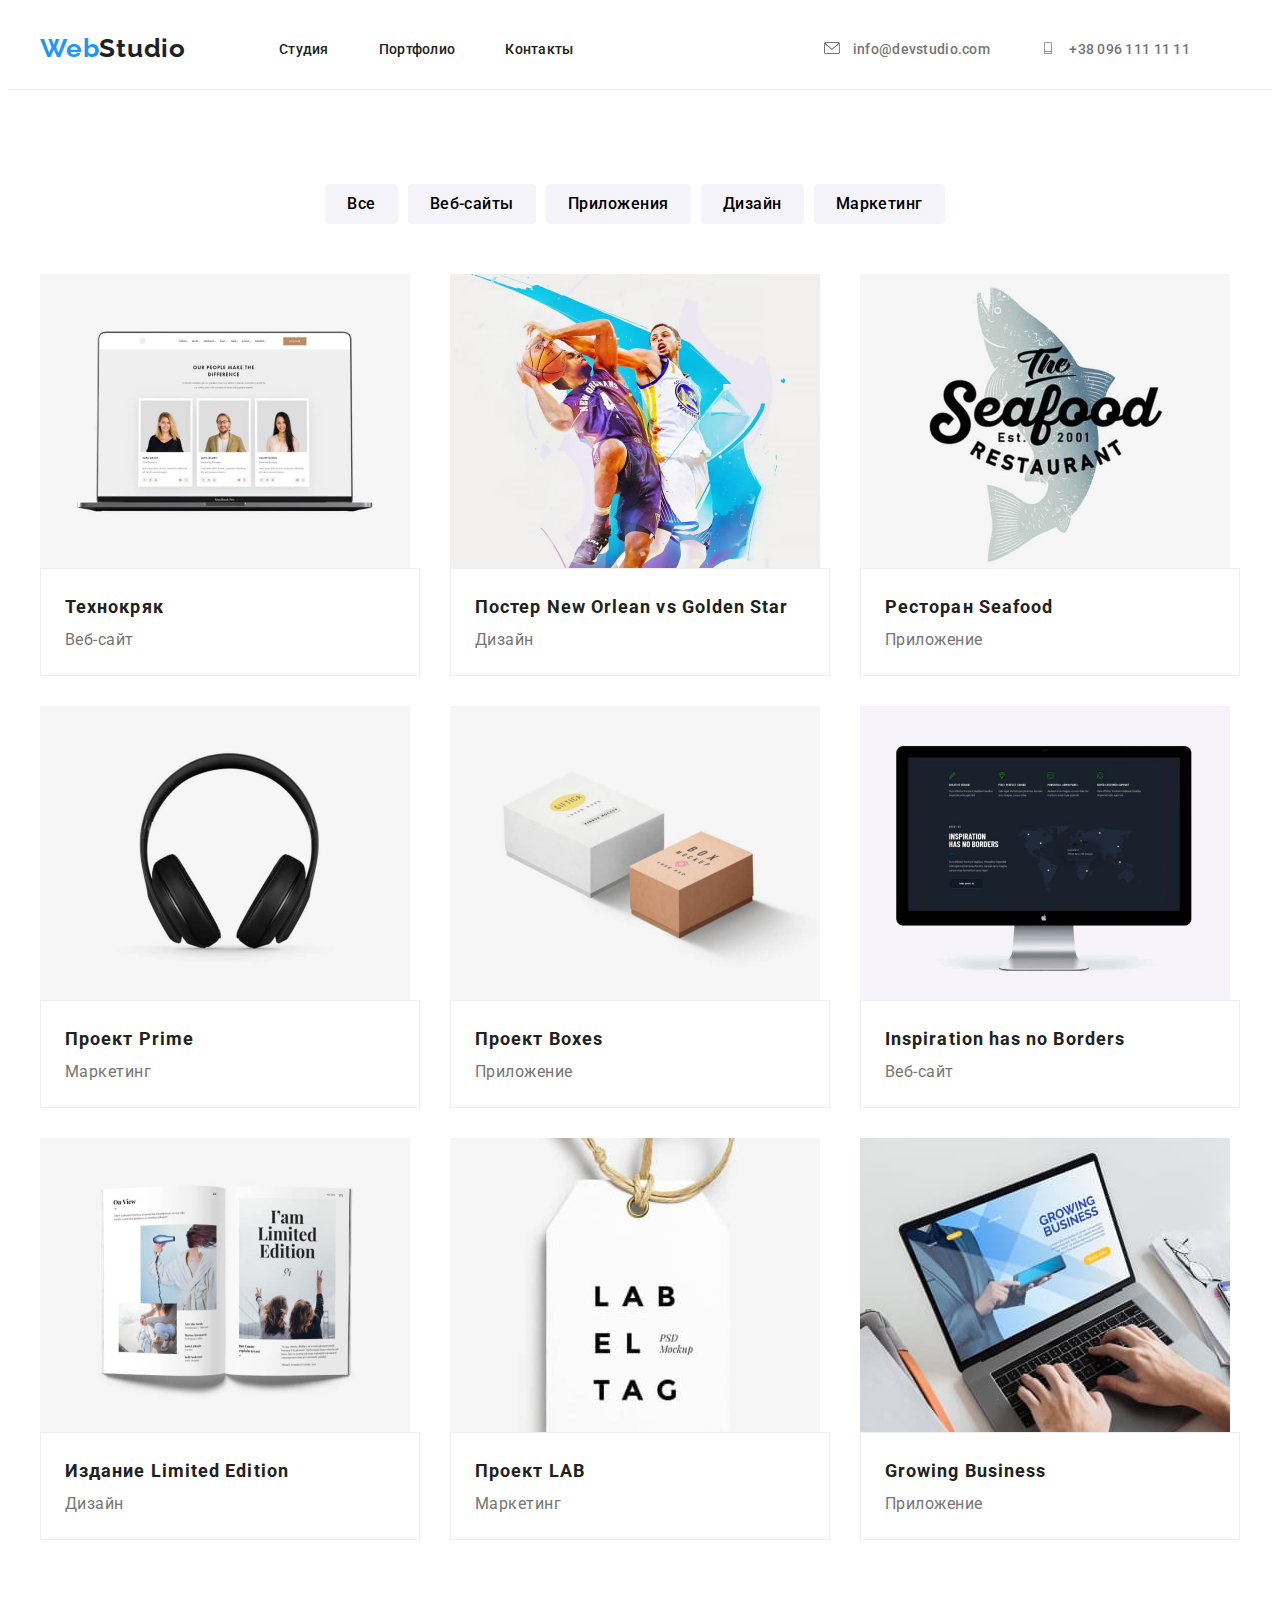
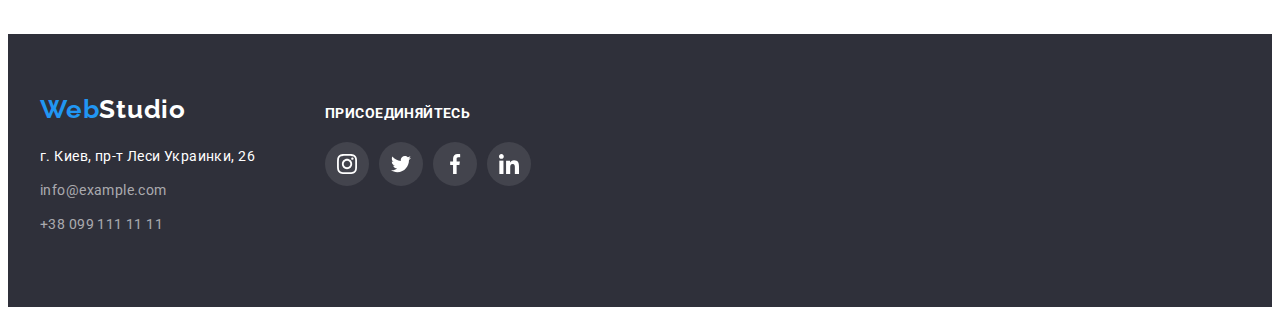
==== portfolio.html @ 688f3f3c "Работа № 5" ====
<!DOCTYPE html>
<html lang="ru">
  <head>
    <meta charset="UTF-8" />
    <meta http-equiv="X-UA-Compatible" content="IE=edge" />
    <meta name="viewport" content="width=device-width, initial-scale=1.0" />
    <title>WebStudio</title>
    <link rel="preconnect" href="https://fonts.googleapis.com" />
    <link rel="preconnect" href="https://fonts.gstatic.com" crossorigin />
    <link
      href="https://fonts.googleapis.com/css2?family=Raleway:wght@700&family=Roboto:wght@400;500;700;900&display=swap"
      rel="stylesheet"
    />
    <link
      rel="stylesheet"
      href="https://cdnjs.cloudflare.com/ajax/libs/modern-normalize/1.1.0/modern-normalize.min.css"
      integrity="sha512-wpPYUAdjBVSE4KJnH1VR1HeZfpl1ub8YT/NKx4PuQ5NmX2tKuGu6U/JRp5y+Y8XG2tV+wKQpNHVUX03MfMFn9Q=="
      crossorigin="anonymous"
      referrerpolicy="no-referrer"
    />
    <link rel="stylesheet" href="./css/style.css" />
  </head>

  <body>
    <!-- Header content -->
    <header class="header">
      <!-- Main nav -->
      <div class="container header-container">
        <nav class="header-nav">
          <a class="link logo logo-black" href="./index.html"
            ><span class="logo-span">Web</span>Studio</a
          >

          <ul class="list header-list">
            <li class="header-item">
              <a class="link header-link" href="./index.html">Студия</a>
            </li>
            <li class="header-item">
              <a class="link header-link" href="./portfolio.html">Портфолио</a>
            </li>
            <li class="header-item">
              <a class="link header-link" href="">Контакты</a>
            </li>
          </ul>
        </nav>

        <!-- Contacts -->
        <ul class="list header-contacts-list">
          <li class="header-item">
            <a class="link header-contacts-link" href="mailto:info@devstudio.com">
              <svg class="header-contacts-icon">
                <use href="./images/icons.svg#icon-mail"></use>
              </svg>
              info@devstudio.com</a
            >
          </li>
          <li class="header-item">
            <a class="link header-contacts-link" href="tel:+380961111111">
              <svg class="header-contacts-icon">
                <use href="./images/icons.svg#icon-mobile"></use>
              </svg>
              +38 096 111 11 11</a
            >
          </li>
        </ul>
      </div>
    </header>

    <!-- Main content -->
    <main>
      <section class="section">
        <!-- Filter content -->
        <div class="container">
          <ul class="list filter-list">
            <li class="filter-item">
              <button type="button" class="filter-button">Все</button>
            </li>
            <li class="filter-item">
              <button type="button" class="filter-button">Веб-сайты</button>
            </li>
            <li class="filter-item">
              <button type="button" class="filter-button">Приложения</button>
            </li>
            <li class="filter-item">
              <button type="button" class="filter-button">Дизайн</button>
            </li>
            <li class="filter-item">
              <button type="button" class="filter-button">Маркетинг</button>
            </li>
          </ul>

          <!-- Portfolio content -->
          <ul class="list portfolio-list">
            <li class="portfolio-item">
              <a href="" class="link port-content">
                <img src="./images/portfolio/laptop.jpg" alt="Ноутбук" width="370" />
                <div class="all-text">
                  <h3 class="portfolio-title">Технокряк</h3>
                  <p class="portfolio-text">Веб-сайт</p>
                </div>
              </a>
            </li>
            <li class="portfolio-item">
              <a href="" class="link port-content">
                <img src="./images/portfolio/basketball.jpg" alt="Баскетбол" width="370" />
                <div class="all-text">
                  <h3 class="portfolio-title">Постер New Orlean vs Golden Star</h3>
                  <p class="portfolio-text">Дизайн</p>
                </div>
              </a>
            </li>
            <li class="portfolio-item">
              <a href="" class="link port-content">
                <img src="./images/portfolio/fish.jpg" alt="Логотип (рыба)" width="370" />
                <div class="all-text">
                  <h3 class="portfolio-title">Ресторан Seafood</h3>
                  <p class="portfolio-text">Приложение</p>
                </div>
              </a>
            </li>
            <li class="portfolio-item">
              <a href="" class="link port-content">
                <img src="./images/portfolio/headset.jpg" alt="Наушники" width="370" />
                <div class="all-text">
                  <h3 class="portfolio-title">Проект Prime</h3>
                  <p class="portfolio-text">Маркетинг</p>
                </div>
              </a>
            </li>

            <li class="portfolio-item">
              <a href="" class="link port-content">
                <img src="./images/portfolio/boxes.jpg" alt="Коробки" width="370" />
                <div class="all-text">
                  <h3 class="portfolio-title">Проект Boxes</h3>
                  <p class="portfolio-text">Приложение</p>
                </div>
              </a>
            </li>
            <li class="portfolio-item">
              <a href="" class="link port-content">
                <img src="./images/portfolio/monitor.jpg" alt="Монитор" width="370" />
                <div class="all-text">
                  <h3 class="portfolio-title">Inspiration has no Borders</h3>
                  <p class="portfolio-text">Веб-сайт</p>
                </div>
              </a>
            </li>
            <li class="portfolio-item">
              <a href="" class="link port-content">
                <img src="./images/portfolio/magazine.jpg" alt="Журнал" width="370" />
                <div class="all-text">
                  <h3 class="portfolio-title">Издание Limited Edition</h3>
                  <p class="portfolio-text">Дизайн</p>
                </div>
              </a>
            </li>
            <li class="portfolio-item">
              <a href="" class="link port-content">
                <img src="./images/portfolio/tag.jpg" alt="Бирка" width="370" />
                <div class="all-text">
                  <h3 class="portfolio-title">Проект LAB</h3>
                  <p class="portfolio-text">Маркетинг</p>
                </div>
              </a>
            </li>
            <li class="portfolio-item">
              <a href="" class="link port-content">
                <img src="./images/portfolio/miniLaptop.jpg" alt="Нетбук" width="370" />
                <div class="all-text">
                  <h3 class="portfolio-title">Growing Business</h3>
                  <p class="portfolio-text">Приложение</p>
                </div>
              </a>
            </li>
          </ul>
        </div>
      </section>
    </main>

    <!-- Footer content -->
    <footer class="footer footer-container">
      <div class="container footer-flex">
        <div class="address-container">
          <a class="link logo logo-white" href="./index.html"
            ><span class="logo-span">Web</span>Studio</a
          >
          <address class="footer-address">
            <ul class="list address-list">
              <li class="address-item">
                <a
                  class="link address-link"
                  href="https://goo.gl/maps/nczX3HqXWw6fcAAx9"
                  target="_blank"
                  >г. Киев, пр-т Леси Украинки, 26</a
                >
              </li>
              <li class="address-item">
                <a class="link address-link mailtel-link" href="mailto:info@example.com"
                  >info@example.com</a
                >
              </li>
              <li class="address-item">
                <a class="link address-link mailtel-link" href="tel:+380991111111"
                  >+38 099 111 11 11</a
                >
              </li>
            </ul>
          </address>
        </div>
        <div class="footer-social-container">
          <p class="footer-social-text">присоединяйтесь</p>
          <ul class="list footer-social-list">
            <li class="footer-social-item">
              <a href="https://www.instagram.com" class="footer-social-link"
                ><svg class="footer-social-icon">
                  <use href="./images/icons.svg#icon-instagram"></use>
                </svg>
              </a>
            </li>
            <li class="footer-social-item">
              <a href="https://twitter.com" class="footer-social-link"
                ><svg class="footer-social-icon">
                  <use href="./images/icons.svg#icon-twitter"></use>
                </svg>
              </a>
            </li>
            <li class="footer-social-item">
              <a href="https://www.facebook.com/" class="footer-social-link"
                ><svg class="footer-social-icon">
                  <use href="./images/icons.svg#icon-facebook"></use>
                </svg>
              </a>
            </li>
            <li class="footer-social-item">
              <a href="https://www.linkedin.com/" class="footer-social-link"
                ><svg class="footer-social-icon">
                  <use href="./images/icons.svg#icon-linkedin"></use>
                </svg>
              </a>
            </li>
          </ul>
        </div>
      </div>
    </footer>
  </body>
</html>
---- css/style.css ----
/*-------------Common variables-------------*/
:root {
  --background-color: #2f303a;
  --logo-header-color: #000000;
  --main-title-color: #ffffff;
  --accent-text-color: #2196f3;
  --first-text-color: #212121;
  --second-text-color: #757575;
  --addres-text-color: rgba(255, 255, 255, 0.6);
  --footer-logo-color: #ffffff;
  --button-main-color: #f5f4fa;
  --icon-main-color: #afb1b8;
}

/*-------------Reset styles-------------*/
p,
h1,
h2,
h3,
h4,
h5,
h6 {
  margin: 0;
}

ul {
  margin: 0;
  padding: 0;
}

img {
  display: block;
  max-width: 100%;
}

button {
  cursor: pointer;
}

.container {
  width: 1200px;
  padding-left: 15px;
  padding-right: 15px;
  margin: 0 auto;
}

/*-------------General style-------------*/
body {
  font-family: Roboto, sans-serif;
  color: var(--first-text-color);
}

.list {
  list-style: none;
}

.link {
  text-decoration: none;
}

.section {
  padding-top: 94px;
  padding-bottom: 94px;
}

/*-------------Header content-------------*/
.header {
  padding: 25px 0 25px 0;
  border-bottom: 1px solid #ececec;
}

.header-container {
  display: flex;
  align-items: center;
}

.header-nav {
  display: flex;
  align-items: center;
}

.logo {
  font-family: Raleway;
  font-weight: 700;
  font-size: 26px;
  line-height: 1.19;
  letter-spacing: 0.03em;
}

.logo .logo-span {
  color: var(--accent-text-color);
}
.logo-black {
  color: var(--first-text-color);
  margin-right: 93px;
}

.logo-white {
  color: var(--main-title-color);
}

.header-list {
  display: flex;
}

.header-item:not(last-child) {
  margin-right: 50px;
}

.header-link {
  font-weight: 500;
  font-size: 14px;
  line-height: 1.14;
  letter-spacing: 0.02em;
  color: var(--first-text-color);
}

.header-link:hover,
.header-link:focus {
  color: var(--accent-text-color);
}

.header-contacts-list {
  display: flex;
  margin-left: auto;
}

.header-contacts-link {
  font-weight: 500;
  font-size: 14px;
  line-height: 1.14;
  letter-spacing: 0.02em;
  color: var(--second-text-color);
}

.header-contacts-link:hover,
.header-contacts-link:focus {
  color: var(--accent-text-color);
}

.header-contacts-icon {
  width: 16px;
  height: 12px;
  fill: currentColor;
  margin-right: 10px;
}

/*----------------Main content----------------*/
/*-------------Title content-------------*/
.hero {
  background-color: var(--background-color);
  background-image: linear-gradient(rgba(47, 48, 58, 0.4), rgba(47, 48, 58, 0.4)),
    url('../images/main-page/bg-img.jpg');
  background-repeat: no-repeat;
  background-position: center;
  background-size: 1600px;
  padding: 200px 0 200px 0;
}

.hero-container {
  width: 700px;
}

.hero-title {
  font-weight: 900;
  font-size: 44px;
  line-height: 1.36;
  letter-spacing: 0.06em;
  text-transform: uppercase;
  margin-bottom: 30px;
  color: var(--main-title-color);
  text-align: center;
}

.hero-button {
  font-weight: 700;
  font-size: 16px;
  line-height: 1.875;
  letter-spacing: 0.06em;
  border: 0;
  color: var(--main-title-color);
  background: var(--accent-text-color);
  box-shadow: 0px 4px 4px rgba(0, 0, 0, 0.15);
  border-radius: 4px;
  width: 200px;
  height: 50px;
  display: block;
  margin: 0 auto;
}

/*-------------Features content-------------*/
.features-list {
  display: flex;
  justify-content: space-between;
}

.features-item {
  width: 270px;
}

.features-icon-container {
  width: 270px;
  height: 120px;
  margin-bottom: 30px;
  background-color: var(--main-title-color);
  display: flex;
  justify-content: center;
  align-items: center;
}

.features-icon {
  width: 65px;
  height: 70px;
}

.features-title {
  font-weight: 700;
  font-size: 14px;
  line-height: 1.14;
  letter-spacing: 0.03em;
  text-transform: uppercase;
}

.features-text {
  font-size: 14px;
  line-height: 1.71;
  letter-spacing: 0.03em;
  color: var(--second-text-color);
  margin-top: 10px;
}

.sub-title {
  font-weight: 700;
  font-size: 36px;
  line-height: 1.16;
  letter-spacing: 0.03em;
  text-align: center;
  margin-bottom: 50px;
}

/*-------------Activity content-------------*/
.activity {
  padding-top: 0px;
}

.activity-list {
  display: flex;
  justify-content: space-between;
}

/*-------------Our team content-------------*/
.team {
  background: var(--button-main-color);
}

.team-list {
  display: flex;
  flex-wrap: wrap;
  margin-left: -30px;
}

.team-item {
  flex-basis: calc(100% / 4 - 30px);
  margin-left: 30px;
  background-color: #ffffff;
}

.team-title-container {
  padding-top: 30px;
  padding-bottom: 30px;
}

.team-title {
  font-weight: 500;
  font-size: 16px;
  line-height: 1.18;
  letter-spacing: 0.03em;
  text-align: center;
  margin-bottom: 10px;
}

.team-item {
  box-shadow: 0px 1px 3px rgba(0, 0, 0, 0.12), 0px 1px 1px rgba(0, 0, 0, 0.14),
    0px 2px 1px rgba(0, 0, 0, 0.2);
  border-radius: 0px 0px 4px 4px;
}

.team-text {
  font-size: 16px;
  line-height: 1.18;
  letter-spacing: 0.03em;
  text-align: center;
  color: var(--second-text-color);
  margin-bottom: 15px;
}

.team-social {
  display: flex;
  justify-content: center;
}

.team-social-item {
  width: 44px;
  height: 44px;
}

.team-social-item + .team-social-item {
  margin-left: 10px;
}

.team-social-link {
  width: 100%;
  height: 100%;
  border-radius: 50%;
  display: flex;
  justify-content: center;
  align-items: center;
  color: var(--icon-main-color);
}

.team-social-icon {
  width: 20px;
  height: 20px;
  fill: currentColor;
}

.team-social-link:hover,
.team-social-link:focus {
  background-color: var(--accent-text-color);
  color: var(--main-title-color);
}

/*-------------Clients content-------------*/

.client-list {
  display: flex;
  justify-content: space-between;
}

.client-item {
  width: 170px;
  height: 90px;
  border: 1px solid var(--icon-main-color);
  box-sizing: border-box;
  border-radius: 4px;
}

.client-link {
  width: 100%;
  height: 100%;
  display: flex;
  justify-content: center;
  align-items: center;
  color: var(--icon-main-color);
}

.client-icon {
  width: 106px;
  height: 60px;
  fill: currentColor;
}

.client-item:hover,
.client-item:focus {
  border-color: var(--accent-text-color);
}

.client-link:focus,
.client-link:hover {
  color: var(--accent-text-color);
}
/*-------------Footer content-------------*/
.footer {
  background: var(--background-color);
}

.footer-container {
  padding-top: 60px;
  padding-bottom: 60px;
}

.footer-flex {
  display: flex;
}

.address-link {
  font-style: normal;
  font-size: 14px;
  line-height: 1.71;
  letter-spacing: 0.03em;
  color: var(--footer-logo-color);
}

.address-list {
  margin-top: 20px;
}

.address-item {
  margin-bottom: 10px;
}

.mailtel-link {
  color: var(--addres-text-color);
}

.footer-address {
  display: flex;
}

.footer-social-container {
  margin-left: 70px;
  padding-top: 12px;
}

.footer-social-list {
  display: flex;
}

.footer-social-item {
  width: 44px;
  height: 44px;
}

.footer-social-text {
  font-weight: 700;
  font-size: 14px;
  line-height: 1.14;
  letter-spacing: 0.03em;
  text-transform: uppercase;
  color: var(--main-title-color);
  margin-bottom: 20px;
}

.footer-social-link {
  background-color: #43444d;
  width: 100%;
  height: 100%;
  border-radius: 50%;
  display: flex;
  justify-content: center;
  align-items: center;
}

.footer-social-link:hover,
.footer-social-link:focus {
  background-color: var(--accent-text-color);
}

.footer-social-icon {
  width: 20px;
  height: 20px;
  fill: var(--main-title-color);
}

.footer-social-item + .footer-social-item {
  margin-left: 10px;
}

/*-------------Portfolio-------------*/
/*-------------Filter content-------------*/
.filter-list {
  display: flex;
  justify-content: center;
  margin-bottom: 50px;
}
.filter-item {
  margin-right: 10px;
}

.filter-button {
  font-family: inherit;
  font-weight: 500;
  font-size: 16px;
  line-height: 1.62;
  letter-spacing: 0.03em;
  border: 0;
  border-radius: 4px;
  height: 40px;
  background: var(--button-main-color);
  padding: 6px 22px;
}

.filter-button:hover,
.filter-button:focus {
  background: var(--accent-text-color);
  color: var(--main-title-color);
  box-shadow: 0px 3px 1px rgba(0, 0, 0, 0.1), 0px 1px 2px rgba(0, 0, 0, 0.08),
    0px 2px 2px rgba(0, 0, 0, 0.12);
}

.portfolio-list {
  display: flex;
  flex-wrap: wrap;
  margin-left: -30px;
  margin-bottom: -30px;
}

.portfolio-item {
  flex-basis: calc(100% / 3 - 30px);
  margin-left: 30px;
  margin-bottom: 30px;
  box-sizing: border-box;
}

.port-content {
  display: block;
  color: inherit;
}

.port-content:hover,
.port-content:focus {
  box-shadow: 0px 1px 1px rgba(0, 0, 0, 0.12), 0px 4px 4px rgba(0, 0, 0, 0.06),
    1px 4px 6px rgba(0, 0, 0, 0.16);
  cursor: pointer;
}

.all-text {
  padding: 20px 24px;
  border: 1px solid #eeeeee;
}

.portfolio-title {
  font-weight: 700;
  font-size: 18px;
  line-height: 2;
  letter-spacing: 0.06em;
}

.portfolio-text {
  font-size: 16px;
  line-height: 1.875;
  letter-spacing: 0.03em;
  color: var(--second-text-color);
}
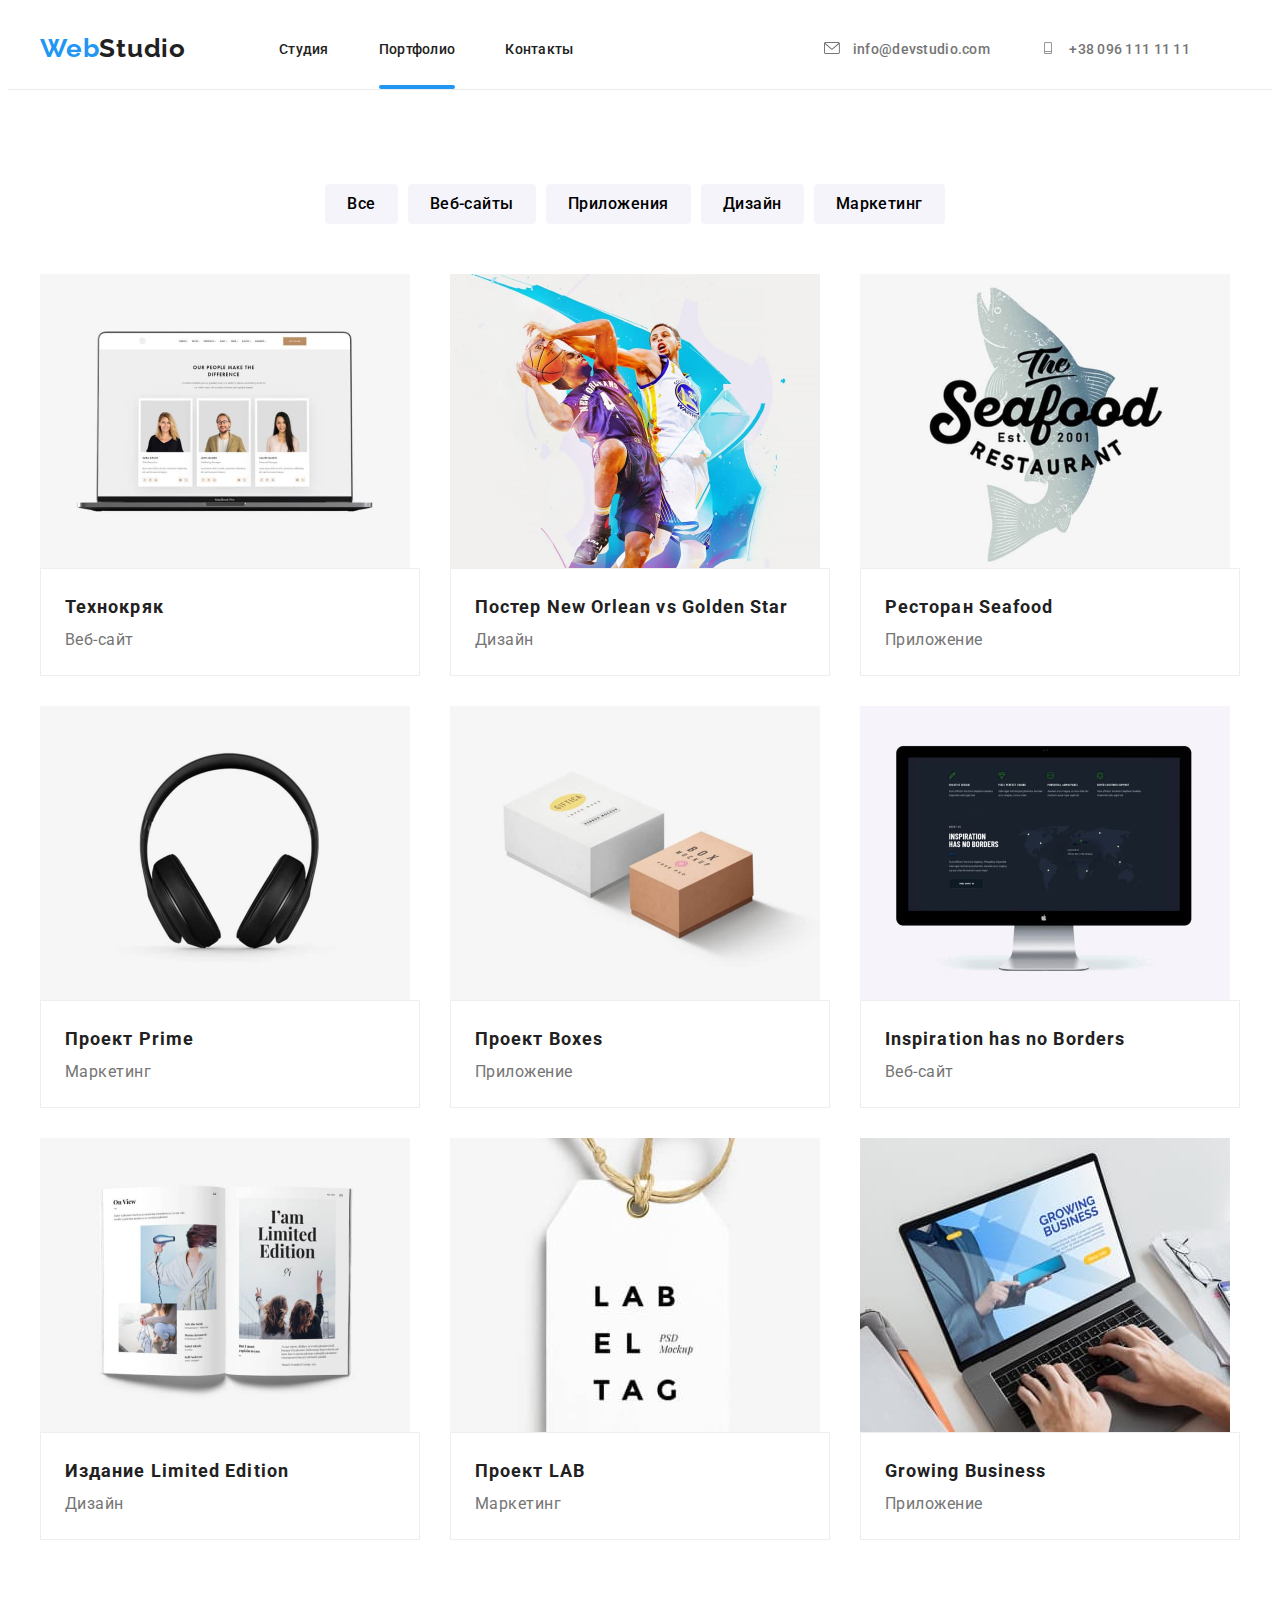
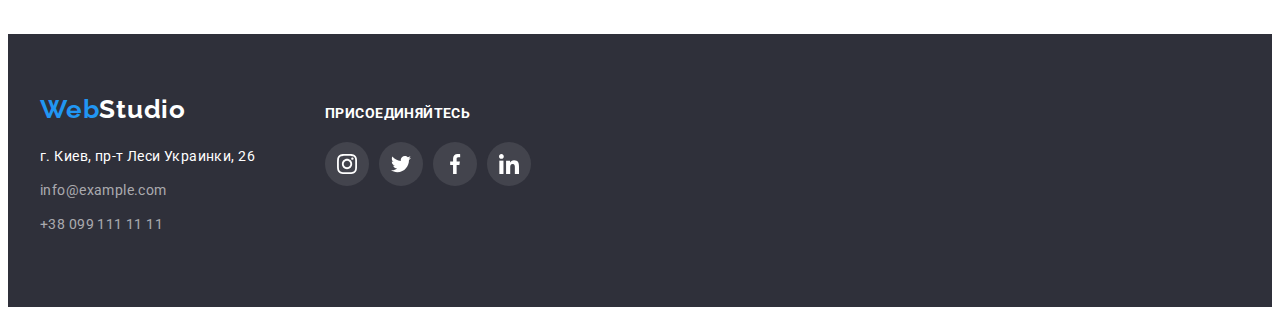
==== commit 142125b5: "Добавление модального окна им анимации на ховер" ====
--- a/portfolio.html
+++ b/portfolio.html
@@ -36,7 +36,7 @@
               <a class="link header-link" href="./index.html">Студия</a>
             </li>
             <li class="header-item">
-              <a class="link header-link" href="./portfolio.html">Портфолио</a>
+              <a class="link header-link current-link" href="./portfolio.html">Портфолио</a>
             </li>
             <li class="header-item">
               <a class="link header-link" href="">Контакты</a>
@@ -93,7 +93,16 @@
           <ul class="list portfolio-list">
             <li class="portfolio-item">
               <a href="" class="link port-content">
-                <img src="./images/portfolio/laptop.jpg" alt="Ноутбук" width="370" />
+                <div class="portfolio-img-container">
+                  <img src="./images/portfolio/laptop.jpg" alt="Ноутбук" width="370" />
+                  <div class="portfolio-container">
+                    <p class="portfolio-container-text">
+                      Технокряк это современная площадка распространения коронавируса. Компании
+                      используют эту платформу для цифрового шпионажа и атак на защищённые сервера
+                      конкурентов.
+                    </p>
+                  </div>
+                </div>
                 <div class="all-text">
                   <h3 class="portfolio-title">Технокряк</h3>
                   <p class="portfolio-text">Веб-сайт</p>
@@ -102,7 +111,12 @@
             </li>
             <li class="portfolio-item">
               <a href="" class="link port-content">
-                <img src="./images/portfolio/basketball.jpg" alt="Баскетбол" width="370" />
+                <div class="portfolio-img-container">
+                  <img src="./images/portfolio/basketball.jpg" alt="Баскетбол" width="370" />
+                  <div class="portfolio-container">
+                    <p class="portfolio-container-text"></p>
+                  </div>
+                </div>
                 <div class="all-text">
                   <h3 class="portfolio-title">Постер New Orlean vs Golden Star</h3>
                   <p class="portfolio-text">Дизайн</p>
@@ -111,7 +125,12 @@
             </li>
             <li class="portfolio-item">
               <a href="" class="link port-content">
-                <img src="./images/portfolio/fish.jpg" alt="Логотип (рыба)" width="370" />
+                <div class="portfolio-img-container">
+                  <img src="./images/portfolio/fish.jpg" alt="Логотип (рыба)" width="370" />
+                  <div class="portfolio-container">
+                    <p class="portfolio-container-text"></p>
+                  </div>
+                </div>
                 <div class="all-text">
                   <h3 class="portfolio-title">Ресторан Seafood</h3>
                   <p class="portfolio-text">Приложение</p>
@@ -120,7 +139,12 @@
             </li>
             <li class="portfolio-item">
               <a href="" class="link port-content">
-                <img src="./images/portfolio/headset.jpg" alt="Наушники" width="370" />
+                <div class="portfolio-img-container">
+                  <img src="./images/portfolio/headset.jpg" alt="Наушники" width="370" />
+                  <div class="portfolio-container">
+                    <p class="portfolio-container-text"></p>
+                  </div>
+                </div>
                 <div class="all-text">
                   <h3 class="portfolio-title">Проект Prime</h3>
                   <p class="portfolio-text">Маркетинг</p>
@@ -130,7 +154,12 @@
 
             <li class="portfolio-item">
               <a href="" class="link port-content">
-                <img src="./images/portfolio/boxes.jpg" alt="Коробки" width="370" />
+                <div class="portfolio-img-container">
+                  <img src="./images/portfolio/boxes.jpg" alt="Коробки" width="370" />
+                  <div class="portfolio-container">
+                    <p class="portfolio-container-text"></p>
+                  </div>
+                </div>
                 <div class="all-text">
                   <h3 class="portfolio-title">Проект Boxes</h3>
                   <p class="portfolio-text">Приложение</p>
@@ -139,7 +168,12 @@
             </li>
             <li class="portfolio-item">
               <a href="" class="link port-content">
-                <img src="./images/portfolio/monitor.jpg" alt="Монитор" width="370" />
+                <div class="portfolio-img-container">
+                  <img src="./images/portfolio/monitor.jpg" alt="Монитор" width="370" />
+                  <div class="portfolio-container">
+                    <p class="portfolio-container-text"></p>
+                  </div>
+                </div>
                 <div class="all-text">
                   <h3 class="portfolio-title">Inspiration has no Borders</h3>
                   <p class="portfolio-text">Веб-сайт</p>
@@ -148,7 +182,12 @@
             </li>
             <li class="portfolio-item">
               <a href="" class="link port-content">
-                <img src="./images/portfolio/magazine.jpg" alt="Журнал" width="370" />
+                <div class="portfolio-img-container">
+                  <img src="./images/portfolio/magazine.jpg" alt="Журнал" width="370" />
+                  <div class="portfolio-container">
+                    <p class="portfolio-container-text"></p>
+                  </div>
+                </div>
                 <div class="all-text">
                   <h3 class="portfolio-title">Издание Limited Edition</h3>
                   <p class="portfolio-text">Дизайн</p>
@@ -157,7 +196,12 @@
             </li>
             <li class="portfolio-item">
               <a href="" class="link port-content">
-                <img src="./images/portfolio/tag.jpg" alt="Бирка" width="370" />
+                <div class="portfolio-img-container">
+                  <img src="./images/portfolio/tag.jpg" alt="Бирка" width="370" />
+                  <div class="portfolio-container">
+                    <p class="portfolio-container-text"></p>
+                  </div>
+                </div>
                 <div class="all-text">
                   <h3 class="portfolio-title">Проект LAB</h3>
                   <p class="portfolio-text">Маркетинг</p>
@@ -166,7 +210,12 @@
             </li>
             <li class="portfolio-item">
               <a href="" class="link port-content">
-                <img src="./images/portfolio/miniLaptop.jpg" alt="Нетбук" width="370" />
+                <div class="portfolio-img-container">
+                  <img src="./images/portfolio/miniLaptop.jpg" alt="Нетбук" width="370" />
+                  <div class="portfolio-container">
+                    <p class="portfolio-container-text"></p>
+                  </div>
+                </div>
                 <div class="all-text">
                   <h3 class="portfolio-title">Growing Business</h3>
                   <p class="portfolio-text">Приложение</p>
--- a/css/style.css
+++ b/css/style.css
@@ -113,11 +113,24 @@
   line-height: 1.14;
   letter-spacing: 0.02em;
   color: var(--first-text-color);
+  transition: color 250ms cubic-bezier(0.4, 0, 0.2, 1);
+  position: relative;
 }
 
 .header-link:hover,
 .header-link:focus {
   color: var(--accent-text-color);
+}
+
+.header-link.current-link::after {
+  position: absolute;
+  content: '';
+  width: 100%;
+  height: 4px;
+  background-color: var(--accent-text-color);
+  left: 0;
+  bottom: -32px;
+  border-radius: 2px;
 }
 
 .header-contacts-list {
@@ -131,6 +144,7 @@
   line-height: 1.14;
   letter-spacing: 0.02em;
   color: var(--second-text-color);
+  transition: color 250ms cubic-bezier(0.4, 0, 0.2, 1);
 }
 
 .header-contacts-link:hover,
@@ -180,7 +194,7 @@
   border: 0;
   color: var(--main-title-color);
   background: var(--accent-text-color);
-  box-shadow: 0px 4px 4px rgba(0, 0, 0, 0.15);
+  transition: box-shadow 250ms cubic-bezier(0.4, 0, 0.2, 1);
   border-radius: 4px;
   width: 200px;
   height: 50px;
@@ -188,6 +202,11 @@
   margin: 0 auto;
 }
 
+.hero-button:hover,
+.hero-button:focus {
+  box-shadow: 0px 4px 4px rgba(0, 0, 0, 0.15);
+}
+
 /*-------------Features content-------------*/
 .features-list {
   display: flex;
@@ -248,6 +267,32 @@
   justify-content: space-between;
 }
 
+.activity-item {
+  position: relative;
+}
+
+.activity-container-text {
+  position: absolute;
+  bottom: 0;
+
+  display: flex;
+  justify-content: center;
+  align-items: center;
+  width: 100%;
+  height: 70px;
+  background-color: rgba(47, 48, 58, 0.8);
+}
+
+.activity-text {
+  font-weight: bold;
+  font-size: 14px;
+  line-height: 16px;
+  text-align: center;
+  letter-spacing: 0.03em;
+  text-transform: uppercase;
+  color: var(--main-title-color);
+}
+
 /*-------------Our team content-------------*/
 .team {
   background: var(--button-main-color);
@@ -316,6 +361,8 @@
   justify-content: center;
   align-items: center;
   color: var(--icon-main-color);
+  transition: color 250ms cubic-bezier(0.4, 0, 0.2, 1),
+    background-color 250ms cubic-bezier(0.4, 0, 0.2, 1);
 }
 
 .team-social-icon {
@@ -343,6 +390,7 @@
   border: 1px solid var(--icon-main-color);
   box-sizing: border-box;
   border-radius: 4px;
+  transition: border-color 250ms cubic-bezier(0.4, 0, 0.2, 1);
 }
 
 .client-link {
@@ -352,6 +400,7 @@
   justify-content: center;
   align-items: center;
   color: var(--icon-main-color);
+  transition: color 250ms cubic-bezier(0.4, 0, 0.2, 1);
 }
 
 .client-icon {
@@ -439,6 +488,7 @@
   display: flex;
   justify-content: center;
   align-items: center;
+  transition: background-color 250ms cubic-bezier(0.4, 0, 0.2, 1);
 }
 
 .footer-social-link:hover,
@@ -463,6 +513,7 @@
   justify-content: center;
   margin-bottom: 50px;
 }
+
 .filter-item {
   margin-right: 10px;
 }
@@ -478,6 +529,10 @@
   height: 40px;
   background: var(--button-main-color);
   padding: 6px 22px;
+  transition: color 250ms cubic-bezier(0.4, 0, 0.2, 1),
+    background-color 250ms cubic-bezier(0.4, 0, 0.2, 1),
+    box-shadow 250ms cubic-bezier(0.4, 0, 0.2, 1),
+    background-color 250ms cubic-bezier(0.4, 0, 0.2, 1);
 }
 
 .filter-button:hover,
@@ -505,13 +560,42 @@
 .port-content {
   display: block;
   color: inherit;
+  transition: box-shadow 250ms cubic-bezier(0.4, 0, 0.2, 1);
 }
 
 .port-content:hover,
 .port-content:focus {
-  box-shadow: 0px 1px 1px rgba(0, 0, 0, 0.12), 0px 4px 4px rgba(0, 0, 0, 0.06),
+  box-shadow: 0px 1px 1px #0000001f, 0px 4px 4px rgba(0, 0, 0, 0.06),
     1px 4px 6px rgba(0, 0, 0, 0.16);
-  cursor: pointer;
+}
+
+.port-content:hover .portfolio-container {
+  transform: translateY(-100%);
+}
+
+.portfolio-img-container {
+  position: relative;
+  overflow: hidden;
+}
+
+.portfolio-container {
+  position: absolute;
+
+  width: 100%;
+  height: 100%;
+
+  background-color: rgba(33, 150, 243, 0.9);
+  transition: transform 250ms cubic-bezier(0.4, 0, 0.2, 1);
+}
+
+.portfolio-container-text {
+  font-weight: 400;
+  font-size: 18px;
+  line-height: 1.5;
+  letter-spacing: 0.03em;
+  color: var(--main-title-color);
+
+  padding: 63px 23px;
 }
 
 .all-text {
@@ -532,3 +616,63 @@
   letter-spacing: 0.03em;
   color: var(--second-text-color);
 }
+
+.backdrop {
+  width: 100vw;
+  height: 100vh;
+  background-color: rgba(0, 0, 0, 0.2);
+  position: fixed;
+  top: 0;
+  transition: opacity 250ms cubic-bezier(0.4, 0, 0.2, 1),
+    visibility 250ms cubic-bezier(0.4, 0, 0.2, 1);
+}
+
+.modal {
+  width: 528px;
+  min-height: 581px;
+  background-color: #ffffff;
+  box-shadow: 0px 1px 3px rgba(0, 0, 0, 0.12), 0px 1px 1px rgba(0, 0, 0, 0.14),
+    0px 2px 1px rgba(0, 0, 0, 0.2);
+  border-radius: 4px;
+  position: absolute;
+  top: 50%;
+  left: 50%;
+  transform: scale(1) rotateX(180deg);
+  transform: translate(-50%, -50%);
+  transition: transform 1000ms cubic-bezier(0.4, 0, 0.2, 1);
+}
+
+.backdrop.is-hidden .modal {
+  transform: scale(10) rotate(180deg);
+  transition: transform 1000ms cubic-bezier(0.4, 0, 0.2, 1);
+}
+
+.button-modal {
+  width: 30px;
+  height: 30px;
+  background-color: #ffffff;
+  border: 1px solid rgba(0, 0, 0, 0.1);
+  border-radius: 50%;
+  position: absolute;
+  right: 8px;
+  top: 8px;
+}
+
+.icon-close {
+  width: 18px;
+  height: 18px;
+  display: flex;
+  justify-content: center;
+  align-items: center;
+  transition: fill 250ms cubic-bezier(0.4, 0, 0.2, 1);
+}
+
+.icon-close:hover {
+  fill: var(--accent-text-color);
+}
+
+.is-hidden {
+  visibility: hidden;
+  opacity: 0;
+  pointer-events: none;
+}
